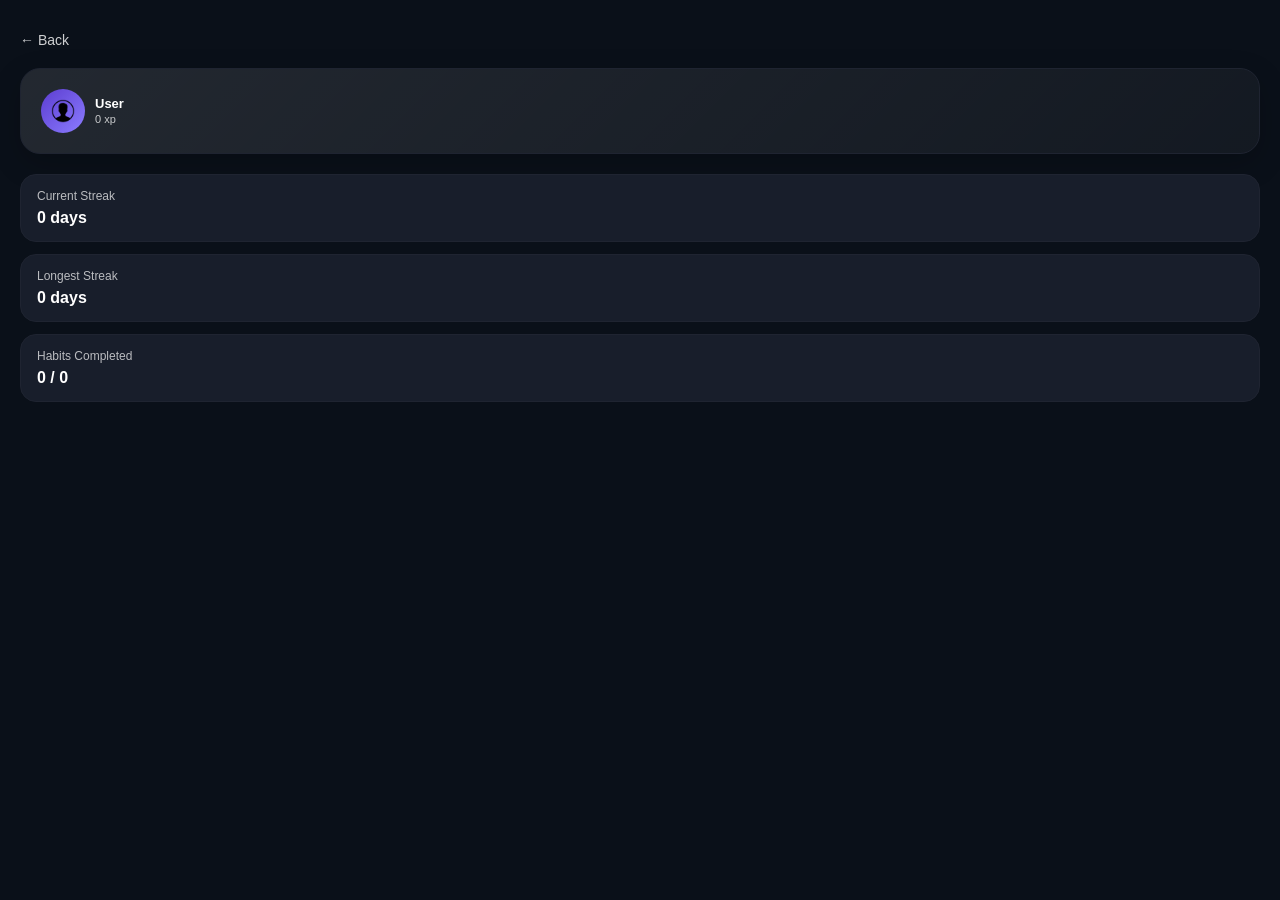
==== profile.html @ f96000c0 "heyo the file_00000000302071fbb697267814bf067b.png is what the project is suppposed to look like" ====
<!DOCTYPE html>
<html lang="en">
<head>
    <meta charset="UTF-8">
    <meta name="viewport" content="width=device-width, initial-scale=1.0">
    <title>User Profile</title>
    <link rel="stylesheet" href="style.css">
</head>
<body>
    <section class="profilePage">
        <a href="./index.html" class="backLink">← Back</a>
        <div class="profileCard">
            <div class="profileAvatarWrap">
                <img src="./images/icons8-profile-32.png" alt="profile picture">
            </div>
            <div class="profileInfo">
                <p class="profileName">User</p>
                <p class="profileXp">0000 xp</p>
            </div>
        </div>
        <div class="profileDetails">
            <div class="profileDetailBox">
                <p class="detailLabel">Current Streak</p>
                <p class="detailValue">0 days</p>
            </div>
            <div class="profileDetailBox">
                <p class="detailLabel">Longest Streak</p>
                <p class="detailValue">0 days</p>
            </div>
            <div class="profileDetailBox">
                <p class="detailLabel">Habits Completed</p>
                <p class="detailValue">0 / 0</p>
            </div>
        </div>
    </section>
    <script src="script.js"></script>
</body>
</html>
---- style.css ----
*{
  margin: 0;
  padding: 0;
  box-sizing: border-box;
  font-family: Verdana, sans-serif;
  color: var(--white);
  user-select: none;
}

:root{
  --bgcolor: rgb(10,16,25);
  --borderbgcolor: rgb(31, 36, 49);
  --selected: rgb(92, 61, 208);
  --LightblackBox : rgb(24, 30, 43);
  --dumbbell: rgb(126, 70, 236);
  --sharpBrightBorder: rgb(29, 35, 46);
  --brighterSharpBorder : rgb(94, 104, 127);
  --white: white;
}

body.light{
  --bgcolor: rgb(245, 247, 250);          /* Soft, off-white background */
  --borderbgcolor: rgb(226, 232, 240);    /* Clean, light gray border background */
  --selected: rgb(111, 76, 235);         /* Slightly brighter, vibrant purple for selection */
  --LightblackBox: rgb(255, 255, 255);    /* Crisp white for card elements / boxes */
  --dumbbell: rgb(141, 91, 242);          /* Pop purple for branding/icons */
  --sharpBrightBorder: rgb(203, 213, 225);/* Subtle, light gray border */
  --brighterSharpBorder: rgb(100, 116, 139); /* High-contrast slate border for definition */
--white: black;
}

.ldtoggle{
  transition: margin-left 0.3s ease;
}

.wholeBody{
  background-color: var(--bgcolor);
  width: 100vw;
  overflow-x: hidden;
  border: 2px solid var(--borderbgcolor);
  height: 100vh;
  overflow-y: hidden;
  display: flex;
}

.dropMenuleftfck{
  width: 13%;
  border: 1px solid var(--borderbgcolor);
  height: 100vh;
  transition: margin-left .3s ease;
}

.dropMenuleftfck.hidden{
  margin-left: -13%;
}

.logo{
  display: flex;
margin-bottom: 20px;
  display: flex;
  align-items: center;
  padding-left: 8px;
  margin-top: 16px;
}

.logo img{
  width: 40px;
  height: 40px;
  border-radius: 50%;
  margin-right: 8px;
}
  
.logo p{
  color: var(--white);
}

.menus{
  display: flex;
  flex-direction: column;
}

.menus button{
  background-color: transparent; 
  border: none;
  color: var(--white);
  height: 50px;
  width: 88%;
  margin-left: auto;
  margin-right: auto;
  border-radius: 12px;
  cursor: pointer;
}

.selected{
  background-color: var(--selected) !important;
}

.profileBar{
  cursor: pointer;
  text-decoration: none;
  color: inherit;
}

.profileBar,
.profileCard{
  margin: 20px 10px 0;
  padding: 12px 10px;
  display: flex;
  align-items: center;
  gap: 10px;
  border: 1px solid var(--borderbgcolor);
  border-radius: 16px;
  background: linear-gradient(135deg, rgba(255,255,255,0.08), rgba(255,255,255,0.03));
  box-shadow: 0 8px 24px rgba(0, 0, 0, 0.16);
}

.profileAvatarWrap{
  width: 44px;
  height: 44px;
  border-radius: 50%;
  display: grid;
  place-items: center;
  background: linear-gradient(135deg, var(--selected), #8b7cff);
  flex-shrink: 0;
}

.profileAvatarWrap img{
  width: 24px;
  height: 24px;
  margin: 0;
  object-fit: contain;
}

.profileInfo{
  display: flex;
  flex-direction: column;
  gap: 2px;
  flex: 1;
  min-width: 0;
}

.profileName{
  font-size: 13px;
  font-weight: 600;
  line-height: 1.2;
}

.profileXp{
  font-size: 11px;
  opacity: 0.75;
  line-height: 1.2;
}

.profileChevron{
  font-size: 20px;
  line-height: 1;
  opacity: 0.8;
}

.profilePage{
  min-height: 100vh;
  background: var(--bgcolor);
  padding: 32px 20px;
  display: flex;
  flex-direction: column;
  gap: 20px;
}

.backLink{
  color: var(--white);
  text-decoration: none;
  font-size: 14px;
  opacity: 0.8;
  width: fit-content;
}

.profilePage .profileCard{
  margin: 0;
  padding: 20px;
  border-radius: 20px;
  background: linear-gradient(135deg, rgba(255,255,255,0.1), rgba(255,255,255,0.04));
  box-shadow: 0 10px 30px rgba(0, 0, 0, 0.2);
}

.profileDetails{
  display: grid;
  gap: 12px;
}

.profileDetailBox{
  background: var(--LightblackBox);
  border: 1px solid var(--borderbgcolor);
  border-radius: 16px;
  padding: 14px 16px;
}

.detailLabel{
  font-size: 12px;
  opacity: 0.7;
  margin-bottom: 6px;
}

.detailValue{
  font-size: 16px;
  font-weight: 600;
}

.navbarRight{
  margin-top: 20px;
  display: flex;
}

.navbarRight img:first-child{
  margin-right: auto;
  cursor: pointer;
  /* filter: brightness(0) invert(1); */
  height: 30px;
  margin-bottom: 12px;
}

.lightNdark{
  display: flex;
  background-color: var(--LightblackBox);
  border-radius: 20px;
  height: 30px;
  width: fit-content;
  display: flex;
  align-items: center;
  justify-content: center;
  padding: 1px 8px;
}

.ldtoggleBox{
  background-color: var(--selected);
  width: 36px;
  height: 21px;
  display: flex;
  align-items: center;
  border-radius: 10px;
  cursor: pointer;
  padding: 3px;
}

.ldtoggle{
  width: 18px;
  height: 18px;
  background-color: var(--white);
  border-radius: 50%;
  transition: margin-left .5s ease;
}

.ldtoggle.light{
  margin-left: auto;
}

.greetings p:first-child{
  font-weight: bold;
  font-size: 24px;
}

.greetings p:nth-child(2){
  font-size: 12px;
  margin-top: 4px;
  margin-bottom: 18px;
}

.menuPage{
  width: 83%;
  margin-right: auto;
  margin-left: auto;
}

.streakandProg{
  display: flex;
  gap: 40px;
}

.snpd{
  background-color: var(--LightblackBox);
  width: 25%;
  height: 95px;
  border-radius: 16px;
  border: 2px solid var(--sharpBrightBorder);
  display: flex;
  align-items: center;
}

.streakinfotext,
.longestStreakInfotext,
.habitsInfoText{
  display: flex;
  align-items: center;
}

.streakinfotext > p:first-child,
.habitsInfoText > p:first-child,
.longestStreakInfotext > p:first-child,
.XPinfo > p:last-child{
  font-size: 28px;
  align-self: flex-end;
}

.streakinfotext p:last-child,
.longestStreakInfotext p:last-child,
.habitsInfoText p:last-child
{
  margin-bottom: -8px;
}

.snpd img{
  margin-right: 20px;
  margin-left: 20px;
  padding: 8px;
  border-radius: 50%;
}

.streak img{
  background-color: rgb(46,36,78);
}

.longestStreak img{
  background-color: rgb(71, 48, 37);
}

.habits img{
  background-color: rgb(29, 83, 67);
}

.XP img{
  background-color: rgb(26, 54, 94);
}

.streakinfo > p:first-child,
.longestStreakInfo > p:first-child,
.habitsInfo > p:first-child,
.XPinfo > p:first-child
{
  font-size: 12px;
  margin-bottom: 5px;
}

.habitsMain{
  background-color: var(--LightblackBox);
  margin-top: 30px;
  min-height: 350px;
  max-height: 500px;
  width: 100%;
  border-radius: 16px;
  margin-left: auto;
  margin-right: auto;
  overflow-y: auto;
  overflow-x: visible;
  scrollbar-width: thin;
  scrollbar-color: rgba(255,255,255,0.25) transparent;
}

.habitsMain::-webkit-scrollbar{
  width: 8px;
}

.habitsMain::-webkit-scrollbar-track{
  background: transparent;
}

.habitsMain::-webkit-scrollbar-thumb{
  background-color: rgba(255,255,255,0.25);
  border-radius: 999px;
}

.dashboardMenu.habitsView .streakandProg{
  display: none;
}

.dashboardMenu.habitsView .habitsMain{
  margin-top: 0;
  min-height: min(70vh, 560px);
}

.habitsMainNavbar{
  display: flex;
  padding: 20px;
  align-items: center;
  position: relative;
  z-index: 2;
}

.habitsMainNavbar p:first-child{
  margin-right: auto;
}

.modifyHabits{
  display: flex;
  align-items: center;
  gap: 8px;
  position: relative;
}

.modifyHabits button,
.modifyHabits summary{
  border: none;
  cursor: pointer;
  background-color: transparent;
}

.modifyHabits > button:first-child{
  background-color: var(--selected);
  padding: 10px;
  border-radius: 8px;
  outline: none;
}

.modifyHabits > button:first-child.clicked{
  outline: 1px solid var(--white) !important;
}

.modifyHabits > button:first-child:focus{
  outline: none;
}

.clickDelete,
.habitMenuTrigger{
  margin-left: 10px;
  margin-right: 10px;
  font-size: 20px;
  list-style: none;
  display: inline-flex;
  align-items: center;
  justify-content: center;
}

.clickDelete::-webkit-details-marker,
.habitMenuTrigger::-webkit-details-marker{
  display: none;
}

.inlineMenu,
.habitMenu{
  position: relative;
}

.menuPanel{
  position: absolute;
  top: calc(100% + 8px);
  right: 0;
  display: flex;
  flex-direction: column;
  gap: 4px;
  min-width: 110px;
  padding: 6px;
  border-radius: 10px;
  background-color: var(--LightblackBox);
  border: 1px solid var(--borderbgcolor);
  box-shadow: 0 10px 28px rgba(0, 0, 0, 0.24);
  z-index: 4;
}

.inlineMenu .menuPanel{
  right: 0;
}

.habitMenu .menuPanel{
  right: 0;
}

.menuAction{
  padding: 8px;
  border: none;
  border-radius: 8px;
  text-align: left;
  color: var(--white);
  background-color: transparent;
}

.menuAction:hover{
  background-color: rgba(255, 255, 255, 0.12);
}

body.light .menuPanel{
  background-color: rgb(255, 255, 255);
  border-color: rgb(203, 213, 225);
  box-shadow: 0 10px 28px rgba(15, 23, 42, 0.12);
}

body.light .menuAction{
  color: rgb(15, 23, 42);
}

body.light .menuAction:hover{
  background-color: rgba(15, 23, 42, 0.06);
}

.alltypesofhabits{
  display: flex;
  flex-direction: column;
  position: absolute;
  top: calc(100% + 8px);
  right: 0;
  background-color: var(--dumbbell);
  gap: 12px;
  width: 150px;
  padding: 8px;
  border-radius: 12px;
  z-index: 10;
  box-shadow: 0 10px 24px rgba(0, 0, 0, 0.25);
}

.alltypesofhabits.hidden{
  display: none;
}

.alltypesofhabits button{
  display: flex;
  justify-content: start;
  padding: 10px 8px;
  padding-right: 40px;
  border-radius: 8px;
}

.alltypesofhabits button:active{
  background-color: rgb(81, 35, 172);
}

.habit{
  display: flex;
  align-items: center;
  width: 96%;
  height: 45px;
  margin-right: auto;
  margin-left: auto;
  background-color: transparent;
  border-radius: 10px;
  border: 3px solid var(--sharpBrightBorder);
  margin-bottom: 10px;
  z-index: 1;
}

.habit > p:first-child{
  margin-left: 10px;
  margin-right: 7px;
  color: var(--subtleText, #6b7280);
}

.habitIcon{
  display: flex;
  align-items: center;
  justify-content: center;
  width: 36px;
  height: 36px;
  border-radius: 50%;
  margin-right: 12px;
  flex-shrink: 0;
  box-shadow: inset 0 0 0 1px rgba(255,255,255,0.2);
}

.habitIcon img{
  width: 20px;
  height: 20px;
  object-fit: contain;
  filter: brightness(0) invert(1);
}

.habitIcon--workout{ background: linear-gradient(135deg, #ff7a72, #ff4d6d); }
.habitIcon--book{ background: linear-gradient(135deg, #6f8dff, #4a6bff); }
.habitIcon--water{ background: linear-gradient(135deg, #42c7ff, #1ea8ff); }
.habitIcon--code{ background: linear-gradient(135deg, #8c6dff, #5c3dff); }
.habitIcon--meditate{ background: linear-gradient(135deg, #2dd4bf, #0f9d7b); }
.habitIcon--journal{ background: linear-gradient(135deg, #ffb454, #ff8b3d); }
.habitIcon--grass{ background: linear-gradient(135deg, #7ed957, #3db54a); }
.habitIcon--default{ background: linear-gradient(135deg, #8f9bad, #6b7280); }

.habitDetail{
  margin-right: auto;
}

.habitDetail > p:first-child{
  font-size: 12px;
  font-weight: bold;
  margin-bottom: 5px;
}

.habitDetail p{
  font-size: 10px;
}

.checkBoxforEachHabit{
  outline: 2px solid var(--brighterSharpBorder);
  outline-offset: -2px;
  width: 30px;
  height: 30px;
  border-radius: 50%;
  overflow: hidden;
  margin-right: 25px;
  cursor: pointer;
  /* outline: none; */
  background: transparent;
  appearance: none;
  z-index: 1;
}

.imgsmth{
  margin-left: -56px;
  margin-right: 25px;
  z-index: 1;
}

.checkBoxforEachHabit ~ .imgsmth{
  display: none;
}

.checkBoxforEachHabit:checked ~ .imgsmth{
  display: block;
}

.checkBoxforEachHabit:checked{
  outline: 2px solid green;
}

/* .checkBoxforEachHabit:checked{
  background: url(./images/icons8-checkmark-32.png);
  opacity: 0;
  border: none; 
  outline: 3px solid green;
  outline-offset: -2px;
  accent-color: transparent;
} */

/* .checkBoxforEachHabit.completed{
  border: 2px solid green;
  outline-offset: -2px;
  outline: 3px solid green;
} */

/* .checkBoxforEachHabit img{
  display: none;
} */

/* .checkBoxforEachHabit.completed img{
  display: block;
} */

/* .checkBoxforEachHabit img{
  height: 100%;
  width: 100%;
} */

.habitsTimePeriod{
  display: flex;
  flex-direction: column;
  align-items: center;
  width: 20px;
  margin-left: 23px;
}

.habitsTimePeriod p:first-child{
  margin-bottom: 6px;
  font-size: 16px;
}

.habitsTimePeriod p{
  font-size: 8px;
}

.habit > p:last-child{
  cursor: pointer;
  margin-left: 23px;
  margin-right: 11px;
}

@media (max-width: 1024px) {
  .dropMenuleftfck{
    width: 22%;
  }

  .dropMenuleftfck.hidden{
    margin-left: -22%;
  }

  .menuPage{
    width: 92%;
  }

  .streakandProg{
    gap: 20px;
    flex-wrap: wrap;
  }

  .snpd{
    width: calc(50% - 10px);
    min-width: 220px;
  }

  .habit{
    height: auto;
    min-height: 45px;
    padding: 8px 10px;
    gap: 8px;
    flex-wrap: wrap;
  }

  .habitDetail{
    flex: 1 1 160px;
    margin-right: 0;
  }

  .habitsTimePeriod{
    margin-left: auto;
    margin-right: 8px;
  }
  .imgsmth{
    margin-left: -63.5px;
    margin-right: 25px;
    z-index: 1;
  }
}

@media (max-width: 768px) {
  .wholeBody{
    flex-direction: column;
    height: auto;
    min-height: 100vh;
    overflow-y: auto;
  }

  .dropMenuleftfck{
    width: 100%;
    height: auto;
    border-bottom: 1px solid var(--borderbgcolor);
  }

  .dropMenuleftfck.hidden{
    margin-left: -100%;
  }

  .menuPage{
    width: 100%;
    padding: 0 12px 20px;
  }

  .navbarRight{
    margin-top: 12px;
    padding: 0 12px;
  }

  .streakandProg{
    gap: 12px;
  }

  .snpd{
    width: 100%;
  }

  .habitsMain{
    max-height: none;
    min-height: 300px;
  }

  .habitsMainNavbar{
    padding: 16px;
  }

  .habit{
    padding: 10px 8px;
    align-items: center;
  }

  .habit > p:first-child{
    margin: 0 6px 0 0;
  }

  .checkBoxforEachHabit{
    margin-right: 10px;
  }

  .imgsmth{
    margin-left: -49px;
    margin-right: 10px;
  }

  .habitsTimePeriod{
    width: auto;
    margin-left: 0;
    margin-right: 4px;
  }

  .habitMenu{
    margin-left: auto;
  }

  .profilePage{
    padding: 20px 12px;
  }
}

@media (max-width: 540px) {
  .profileBar,
  .profileCard{
    margin: 12px 8px 0;
  }

  .profilePage{
    padding: 16px 12px;
  }

  .greetings p:first-child{
    font-size: 20px;
  }

  .habitsMainNavbar{
    flex-wrap: wrap;
    gap: 10px;
  }

  .modifyHabits{
    width: 100%;
    justify-content: space-between;
  }

  .habitDetail > p:first-child{
    font-size: 11px;
  }

  .habitDetail p{
    font-size: 9px;
  }

  .habitsTimePeriod p:first-child{
    font-size: 14px;
  }

  .habitsTimePeriod p{
    font-size: 7px;
  }
}
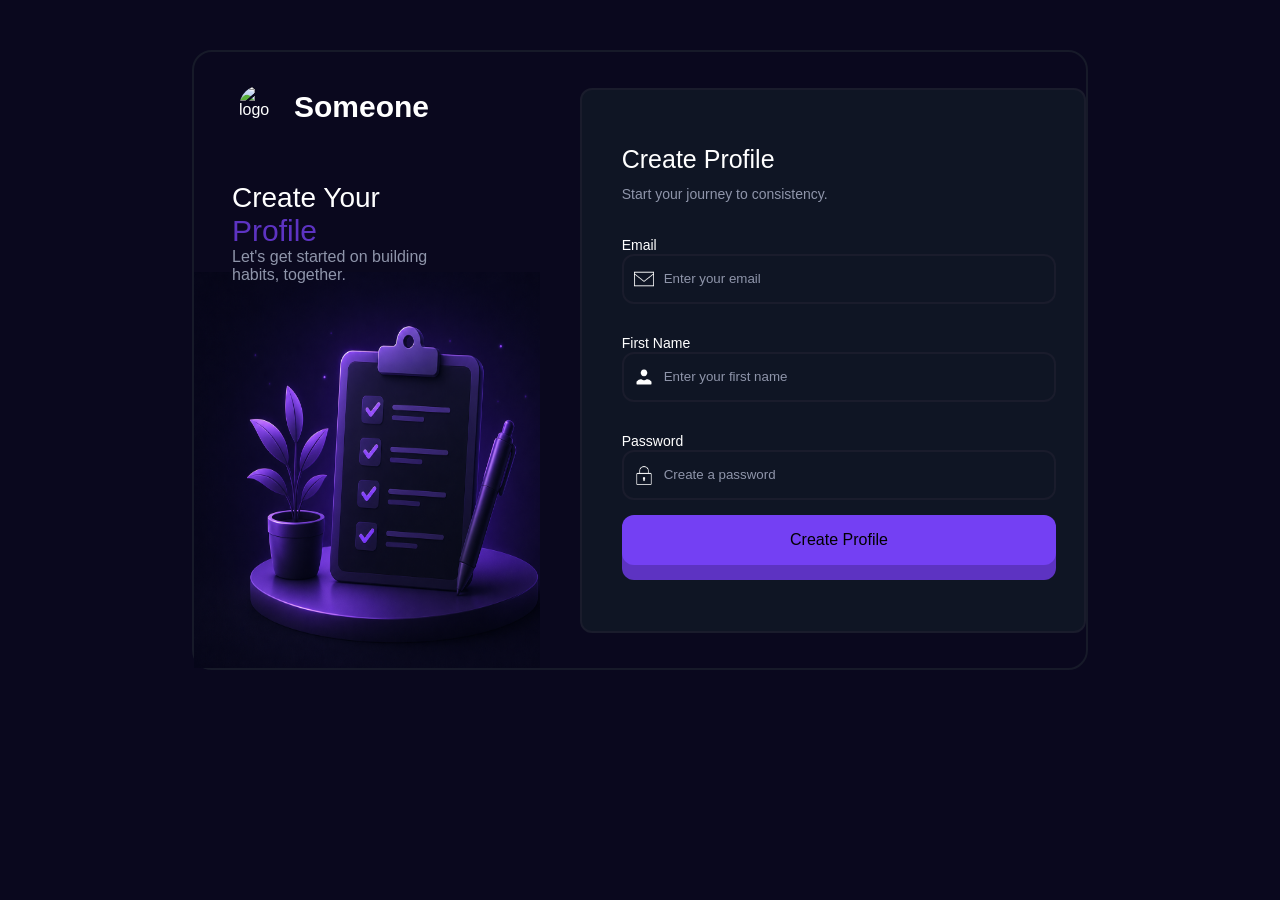
==== commit 58f7d632: "profiles you can now create a profile and see your username" ====
--- a/profile.html
+++ b/profile.html
@@ -5,6 +5,8 @@
     <meta name="viewport" content="width=device-width, initial-scale=1.0">
     <title>User Profile</title>
     <link rel="stylesheet" href="style.css">
+    <link rel="icon" href="./images/icons8-profile-32.png">
+    <link rel="shortcut icon" href="./images/icons8-profile-32.png">
 </head>
 <body>
     <section class="profilePage">
@@ -31,6 +33,16 @@
                 <p class="detailLabel">Habits Completed</p>
                 <p class="detailValue">0 / 0</p>
             </div>
+            <div class="profileDetailBox profileProgressBox">
+                <div class="profileProgressHeader">
+                    <p class="detailLabel">Completion Progress</p>
+                    <p class="profileProgressValue">0%</p>
+                </div>
+                <div class="progressTrack" aria-hidden="true">
+                    <div class="progressFill"></div>
+                </div>
+                <p class="profileProgressCaption">0 of 0 habits completed</p>
+            </div>
         </div>
     </section>
     <script src="script.js"></script>
--- a/style.css
+++ b/style.css
@@ -112,6 +112,7 @@
   border-radius: 16px;
   background: linear-gradient(135deg, rgba(255,255,255,0.08), rgba(255,255,255,0.03));
   box-shadow: 0 8px 24px rgba(0, 0, 0, 0.16);
+  flex-wrap: wrap;
 }
 
 .profileAvatarWrap{
@@ -194,6 +195,19 @@
   padding: 14px 16px;
 }
 
+.profileProgressBox{
+  display: flex;
+  flex-direction: column;
+  gap: 10px;
+}
+
+.profileProgressHeader{
+  display: flex;
+  justify-content: space-between;
+  align-items: center;
+  gap: 10px;
+}
+
 .detailLabel{
   font-size: 12px;
   opacity: 0.7;
@@ -203,6 +217,61 @@
 .detailValue{
   font-size: 16px;
   font-weight: 600;
+}
+
+.profileProgressValue{
+  font-size: 14px;
+  font-weight: 700;
+  color: var(--selected);
+}
+
+.progressTrack{
+  width: 100%;
+  height: 10px;
+  background: rgba(255, 255, 255, 0.12);
+  border-radius: 999px;
+  overflow: hidden;
+}
+
+.progressFill{
+  height: 100%;
+  width: 0%;
+  border-radius: inherit;
+  background: linear-gradient(90deg, var(--selected), #8b7cff);
+  transition: width 0.3s ease;
+}
+
+.profileProgressCaption{
+  font-size: 12px;
+  opacity: 0.75;
+}
+
+.profileProgressWrap{
+  width: 100%;
+  margin-top: 6px;
+  display: flex;
+  flex-direction: column;
+  gap: 6px;
+}
+
+.profileBar .profileProgressHeader{
+  display: flex;
+  justify-content: space-between;
+  align-items: center;
+  gap: 10px;
+}
+
+.profileBar .detailLabel{
+  margin-bottom: 0;
+  font-size: 11px;
+}
+
+.profileBar .profileProgressValue{
+  font-size: 12px;
+}
+
+.profileBar .profileProgressCaption{
+  font-size: 11px;
 }
 
 .navbarRight{
@@ -831,3 +900,145 @@
     font-size: 7px;
   }
 }
+
+@media (max-width: 375px) {
+  .logo{
+    padding-left: 4px;
+  }
+
+  .logo img{
+    width: 32px;
+    height: 32px;
+    margin-right: 4px;
+  }
+
+  .logo p{
+    font-size: 13px;
+  }
+
+  .menus button{
+    font-size: 12px;
+    height: 45px;
+  }
+
+  .greetings p:first-child{
+    font-size: 18px;
+  }
+
+  .greetings p:nth-child(2){
+    font-size: 11px;
+  }
+
+  .snpd{
+    height: auto;
+    padding: 12px;
+    min-height: 80px;
+  }
+
+  .snpd img{
+    margin-right: 12px;
+    margin-left: 12px;
+    width: 32px;
+    height: 32px;
+  }
+
+  .streakinfotext > p:first-child,
+  .habitsInfoText > p:first-child,
+  .longestStreakInfotext > p:first-child{
+    font-size: 24px;
+  }
+
+  .streakinfo > p:first-child,
+  .longestStreakInfo > p:first-child,
+  .habitsInfo > p:first-child,
+  .XPinfo > p:first-child{
+    font-size: 11px;
+  }
+
+  .habitsMainNavbar{
+    padding: 12px;
+    gap: 8px;
+  }
+
+  .habit{
+    padding: 8px 6px;
+    min-height: 40px;
+  }
+
+  .habitIcon{
+    width: 32px;
+    height: 32px;
+    margin-right: 8px;
+  }
+
+  .habitIcon img{
+    width: 18px;
+    height: 18px;
+  }
+
+  .habitDetail > p:first-child{
+    font-size: 10px;
+  }
+
+  .habitDetail p{
+    font-size: 8px;
+  }
+
+  .habitsTimePeriod{
+    width: 16px;
+    margin-left: 8px;
+  }
+
+  .habitsTimePeriod p:first-child{
+    font-size: 13px;
+  }
+
+  .habitsTimePeriod p{
+    font-size: 6px;
+  }
+
+  .habit > p:last-child{
+    margin-left: 8px;
+    margin-right: 4px;
+    font-size: 16px;
+  }
+
+  .checkBoxforEachHabit{
+    width: 28px;
+    height: 28px;
+    margin-right: 8px;
+  }
+
+  .imgsmth{
+    margin-left: -42px;
+    margin-right: 8px;
+  }
+
+  .profilePage{
+    padding: 12px 8px;
+  }
+
+  .profileBar,
+  .profileCard{
+    margin: 8px 6px 0;
+    padding: 10px 8px;
+  }
+
+  .profileAvatarWrap{
+    width: 40px;
+    height: 40px;
+  }
+
+  .profileAvatarWrap img{
+    width: 20px;
+    height: 20px;
+  }
+
+  .profileName{
+    font-size: 12px;
+  }
+
+  .profileXp{
+    font-size: 10px;
+  }
+}
